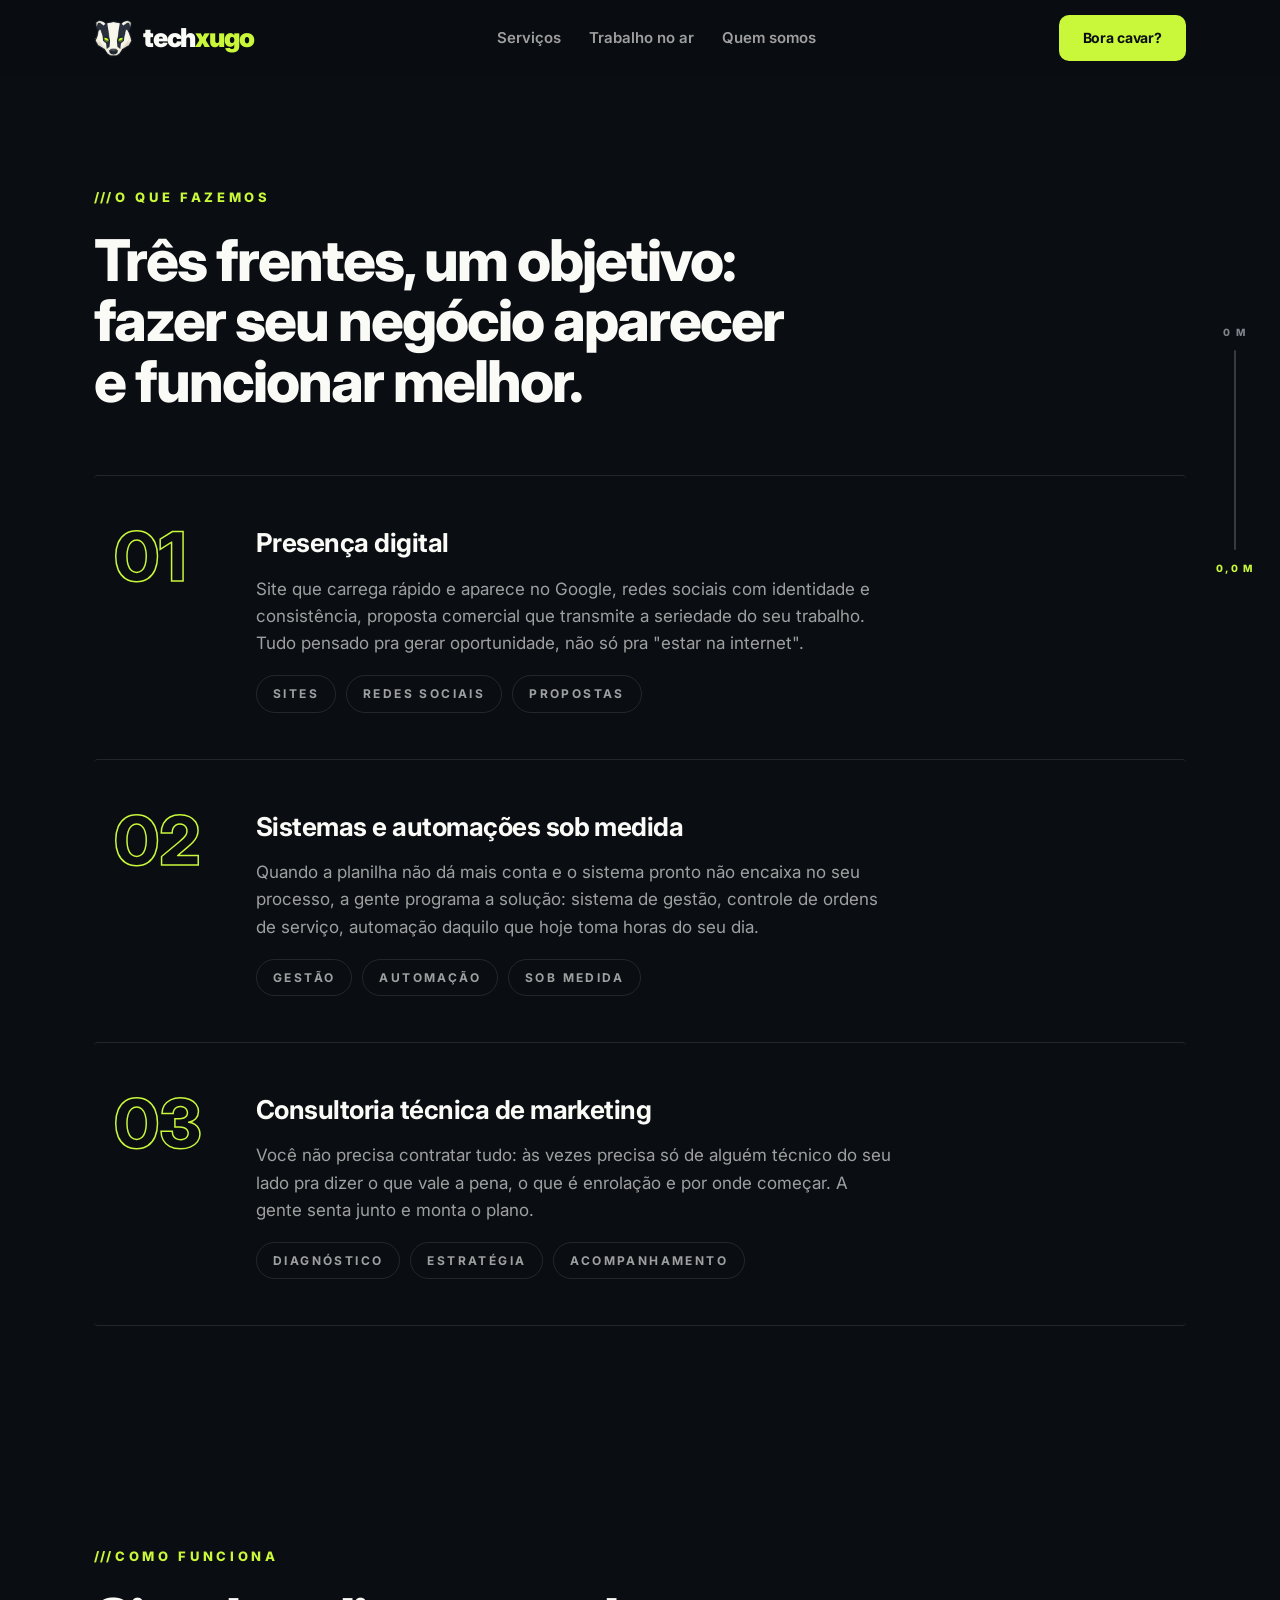
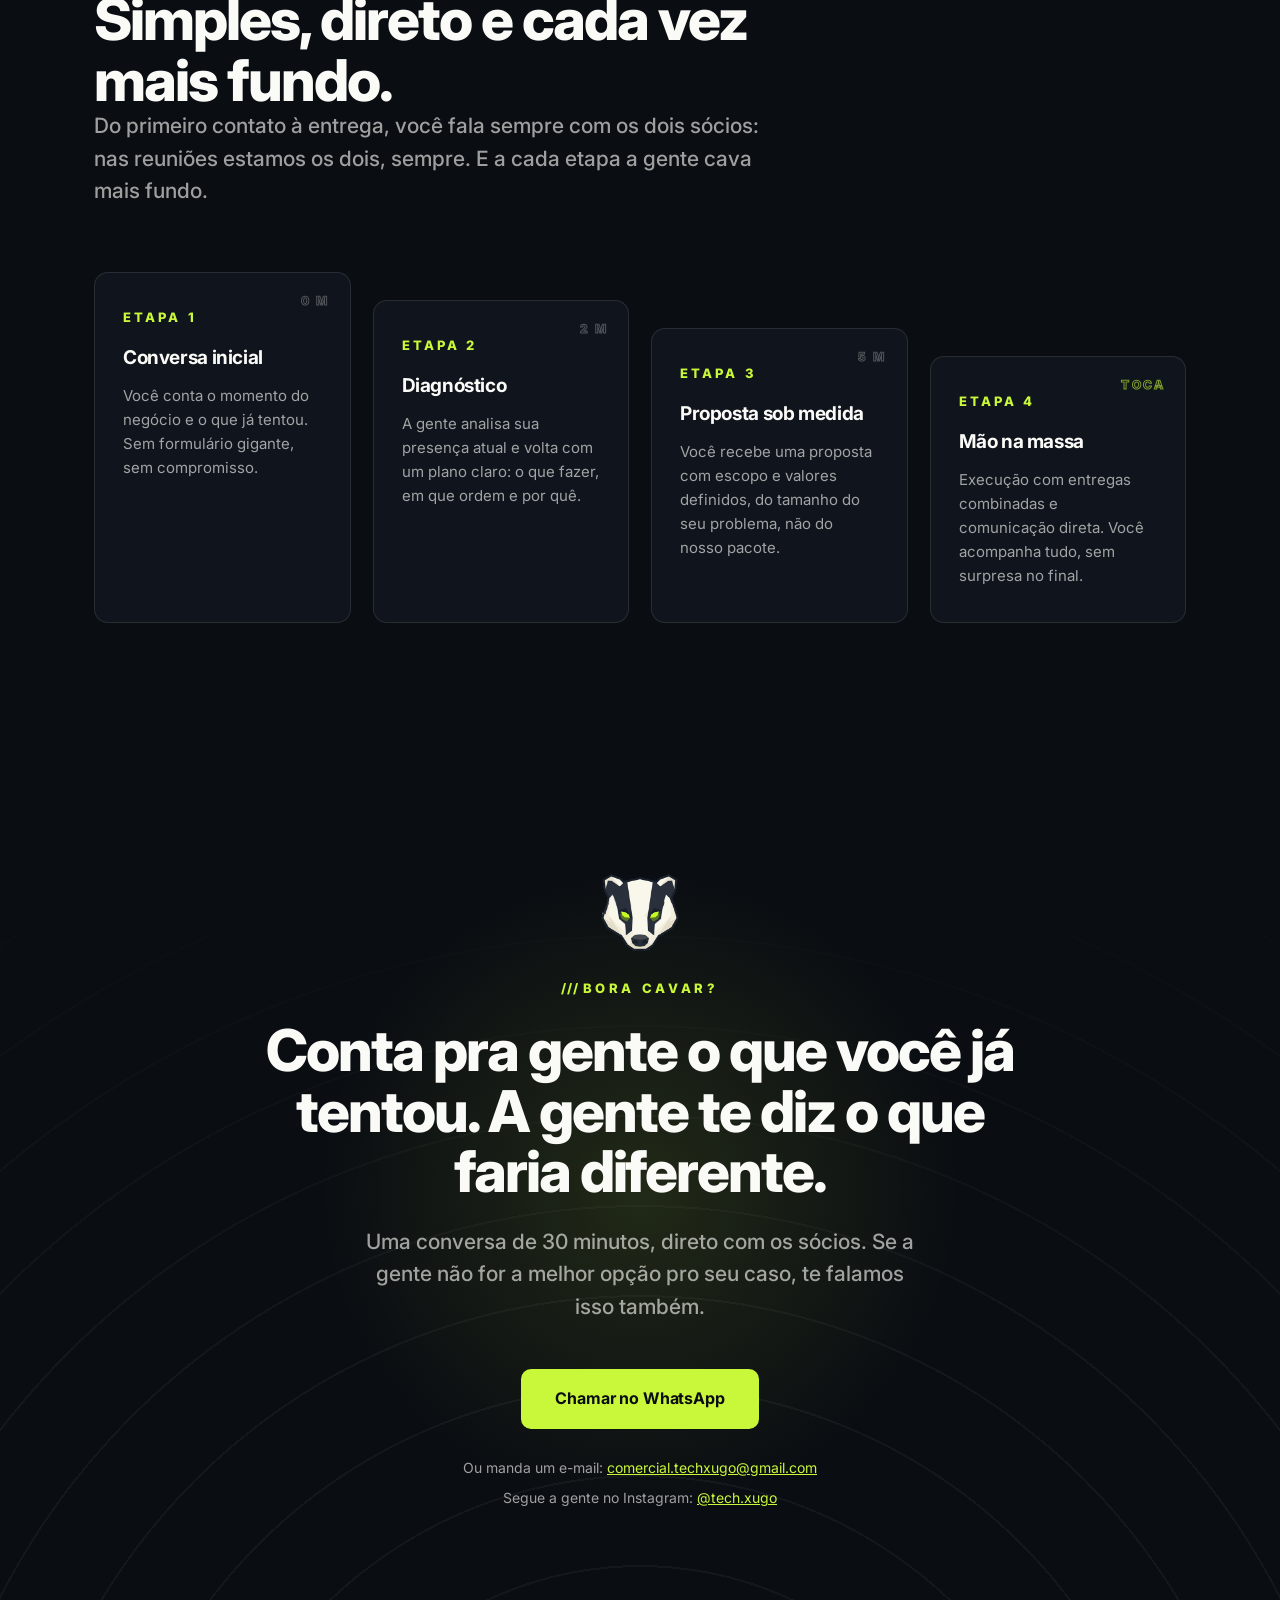
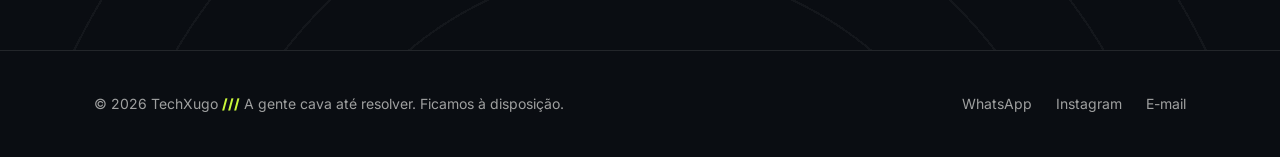
==== servicos/index.html @ 70469051 "refactor(site): quebra a home em quatro páginas A home era um one-page com sete seções: muita inform" ====
<!DOCTYPE html>
<html lang="pt-BR">
<head>
  <meta charset="UTF-8">
  <meta name="viewport" content="width=device-width, initial-scale=1.0">
  <meta name="theme-color" content="#0A0D12">
  <title>Serviços · TechXugo</title>
  <meta name="description" content="Presença digital, sistemas sob medida e consultoria técnica de marketing. Veja como funciona, etapa por etapa.">
  <link rel="icon" type="image/png" href="../assets/texugo-256.png">
  <link rel="preconnect" href="https://fonts.googleapis.com">
  <link rel="preconnect" href="https://fonts.gstatic.com" crossorigin>
  <link href="https://fonts.googleapis.com/css2?family=Inter:wght@400;500;600;700;800;900&display=swap" rel="stylesheet">
  <link rel="stylesheet" href="../styles.css">
</head>
<body>

  <!-- ============ MEDIDOR DE PROFUNDIDADE (scroll = cavar) ============ -->
  <div class="profundimetro" aria-hidden="true">
    <span class="prof-topo">0 m</span>
    <div class="prof-linha"><i class="prof-fill"></i></div>
    <span class="prof-label">0,0 m</span>
  </div>


  <!-- ============ HEADER ============ -->
  <header>
    <div class="container nav">
      <a class="logo" href="../index.html" aria-label="TechXugo">
        <img class="logo-mark" src="../assets/texugo-256.png" alt="Mascote texugo TechXugo" width="42" height="41">
        <span class="logo-word">tech<span class="volt">xugo</span></span>
      </a>
      <ul class="nav-links">
        <li><a href="../servicos/" aria-current="page">Serviços</a></li>
        <li><a href="../trabalho/">Trabalho no ar</a></li>
        <li><a href="../sobre/">Quem somos</a></li>
      </ul>
      <a class="btn btn-primary" href="#contato">Bora cavar?</a>
      <button class="hamburger" aria-label="Abrir menu">
        <!-- <span></span><span></span><span></span> -->
      </button>
    </div>
    <nav class="mobile-menu">
      <a href="../servicos/" aria-current="page">Serviços</a>
      <a href="../trabalho/">Trabalho no ar</a>
      <a href="../sobre/">Quem somos</a>
      <a href="#contato">Bora cavar? →</a>
    </nav>
  </header>

  <!-- ============ SERVIÇOS ============ -->
  <section class="servicos" id="servicos">
    <div class="container">
      <div class="section-head reveal">
        <span class="eyebrow">O que fazemos</span>
        <h2>Três frentes, um objetivo: fazer seu negócio aparecer e funcionar melhor.</h2>
        <!-- <div class="garra-rule"><span></span><span></span><span></span></div> -->
      </div>

      <div class="servico reveal">
        <span class="num">01</span>
        <div>
          <h3>Presença digital</h3>
          <p>
            Site que carrega rápido e aparece no Google, redes sociais com identidade
            e consistência, proposta comercial que transmite a seriedade do seu trabalho.
            Tudo pensado pra gerar oportunidade, não só pra "estar na internet".
          </p>
          <div class="tags">
            <span class="tag">Sites</span>
            <span class="tag">Redes sociais</span>
            <span class="tag">Propostas</span>
          </div>
        </div>
      </div>

      <div class="servico reveal">
        <span class="num">02</span>
        <div>
          <h3>Sistemas e automações sob medida</h3>
          <p>
            Quando a planilha não dá mais conta e o sistema pronto não encaixa no seu
            processo, a gente programa a solução: sistema de gestão, controle de ordens
            de serviço, automação daquilo que hoje toma horas do seu dia.
          </p>
          <div class="tags">
            <span class="tag">Gestão</span>
            <span class="tag">Automação</span>
            <span class="tag">Sob medida</span>
          </div>
        </div>
      </div>

      <div class="servico reveal">
        <span class="num">03</span>
        <div>
          <h3>Consultoria técnica de marketing</h3>
          <p>
            Você não precisa contratar tudo: às vezes precisa só de alguém técnico do
            seu lado pra dizer o que vale a pena, o que é enrolação e por onde começar.
            A gente senta junto e monta o plano.
          </p>
          <div class="tags">
            <span class="tag">Diagnóstico</span>
            <span class="tag">Estratégia</span>
            <span class="tag">Acompanhamento</span>
          </div>
        </div>
      </div>
    </div>
  </section>

  <!-- ============ COMO FUNCIONA ============ -->
  <section class="processo" id="processo">
    <div class="container">
      <div class="section-head reveal">
        <span class="eyebrow">Como funciona</span>
        <h2>Simples, direto e cada vez mais fundo.</h2>
        <!-- <div class="garra-rule"><span></span><span></span><span></span></div> -->
        <p class="lead">
          Do primeiro contato à entrega, você fala sempre com os dois sócios:
          nas reuniões estamos os dois, sempre. E a cada etapa a gente cava mais fundo.
        </p>
      </div>
      <div class="passos">
        <div class="passo reveal">
          <span class="prof-marca">0 m</span>
          <span class="num">ETAPA 1</span>
          <h3>Conversa inicial</h3>
          <p>Você conta o momento do negócio e o que já tentou. Sem formulário gigante, sem compromisso.</p>
        </div>
        <div class="passo reveal reveal-delay-1">
          <span class="prof-marca">2 m</span>
          <span class="num">ETAPA 2</span>
          <h3>Diagnóstico</h3>
          <p>A gente analisa sua presença atual e volta com um plano claro: o que fazer, em que ordem e por quê.</p>
        </div>
        <div class="passo reveal reveal-delay-2">
          <span class="prof-marca">5 m</span>
          <span class="num">ETAPA 3</span>
          <h3>Proposta sob medida</h3>
          <p>Você recebe uma proposta com escopo e valores definidos, do tamanho do seu problema, não do nosso pacote.</p>
        </div>
        <div class="passo reveal reveal-delay-3">
          <span class="prof-marca">toca</span>
          <span class="num">ETAPA 4</span>
          <h3>Mão na massa</h3>
          <p>Execução com entregas combinadas e comunicação direta. Você acompanha tudo, sem surpresa no final.</p>
        </div>
      </div>
    </div>
  </section>

  <!-- ============ CTA FINAL ============ -->
  <section class="cta-final" id="contato">
    <div class="container">
      <div class="cta-mascote reveal" aria-hidden="true">
        <img src="../assets/texugo-256.png" alt="" width="82" height="81">
      </div>
      <span class="eyebrow reveal">Bora cavar?</span>
      <h2 class="reveal">Conta pra gente o que você já tentou. A gente te diz o que faria diferente.</h2>
      <p class="lead reveal reveal-delay-1">
        Uma conversa de 30 minutos, direto com os sócios. Se a gente não for a melhor
        opção pro seu caso, te falamos isso também.
      </p>
      <a class="btn btn-primary reveal reveal-delay-2" href="https://wa.me/5547999712317" target="_blank" rel="noopener">
        Chamar no WhatsApp
      </a>
      <p class="hero-note reveal reveal-delay-2" style="margin-top: 28px;">
        Ou manda um e-mail: <a href="mailto:comercial.techxugo@gmail.com">comercial.techxugo@gmail.com</a>
      </p>
      <p class="hero-note reveal reveal-delay-2" style="margin-top: 8px;">
        Segue a gente no Instagram: <a href="https://instagram.com/tech.xugo" target="_blank" rel="noopener">@tech.xugo</a>
      </p>
    </div>
  </section>


  <!-- ============ FOOTER ============ -->
  <footer>
    <div class="container footer-row">
      <p>© 2026 TechXugo <span class="volt">///</span> A gente cava até resolver. Ficamos à disposição.</p>
      <div class="footer-links">
        <a href="https://wa.me/5547999712317" target="_blank" rel="noopener">WhatsApp</a>
        <a href="https://instagram.com/tech.xugo" target="_blank" rel="noopener">Instagram</a>
        <a href="mailto:comercial.techxugo@gmail.com">E-mail</a>
      </div>
    </div>
  </footer>

  <script src="../script.js"></script>
</body>
</html>
---- styles.css ----
/* ==========================================================
   TechXugo: Landing Page (identidade texugo)
   Paleta: dark #0A0D12 + volt #C9F73A + cream #F5ECD7
   Motivos: cabeça de texugo geométrica, marcas de garra (///),
   blueprint, descida na toca (profundímetro)
   ========================================================== */

:root {
  --dark: #0A0D12;
  --dark-2: #10151D;
  --cream: #F5ECD7;
  --off-white: #FAFAF7;
  --text-on-dark: #FAFAF7;
  --text-on-light: #14171C;
  --body-on-light: #4A4A44;
  --muted-on-dark: rgba(250, 250, 247, 0.62);
  --accent: #C9F73A;
  --accent-dim: rgba(201, 247, 58, 0.14);
  --terra: #8A6240;
  --border-dark: rgba(255, 255, 255, 0.1);
  --border-light: rgba(20, 23, 28, 0.12);
}

* { margin: 0; padding: 0; box-sizing: border-box; }

html { scroll-behavior: smooth; }

body {
  font-family: 'Inter', -apple-system, sans-serif;
  background: var(--dark);
  color: var(--text-on-dark);
  font-size: 17px;
  line-height: 1.6;
  -webkit-font-smoothing: antialiased;
  overflow-x: hidden;
}

.container { max-width: 1140px; margin: 0 auto; padding: 0 24px; }

::selection { background: var(--accent); color: var(--dark); }

.volt { color: var(--accent); }

/* ---------- Tipografia ---------- */
.eyebrow {
  font-size: 13px;
  font-weight: 800;
  text-transform: uppercase;
  letter-spacing: 0.28em;
  color: var(--accent);
  display: block;
  margin-bottom: 22px;
}
/* as três garras viram prefixo de toda label */
.eyebrow::before { content: '/// '; letter-spacing: 0.06em; }

/* em seções claras (cream), texto lime direto no fundo fica sem contraste;
   vira um selo com fundo pra continuar legível */
.section-light .eyebrow {
  display: inline-block;
  color: var(--dark);
  background: var(--accent);
  padding: 7px 16px;
  border-radius: 100px;
  margin-bottom: 24px;
}

h1 {
  font-size: clamp(42px, 6.2vw, 82px);
  font-weight: 900;
  line-height: 0.98;
  letter-spacing: -0.04em;
}

h2 {
  font-size: clamp(34px, 4.5vw, 58px);
  font-weight: 800;
  line-height: 1.05;
  letter-spacing: -0.035em;
}

h3 { font-size: 22px; font-weight: 700; letter-spacing: -0.02em; }

.lead {
  font-size: clamp(18px, 2vw, 21px);
  font-weight: 500;
  line-height: 1.55;
}

/* ---------- Marcas de garra (divisor de seção) ---------- */
.garra-rule {
  display: flex;
  gap: 8px;
  height: 20px;
  margin: 28px 0;
}
.garra-rule span {
  width: 5px;
  height: 100%;
  background: var(--accent);
  transform: skewX(-24deg);
  border-radius: 2px;
}
.section-light .garra-rule span { background: var(--text-on-light); }
.diferencial .garra-rule span { background: var(--dark); }

/* ---------- Botões ---------- */
.btn {
  display: inline-flex;
  align-items: center;
  gap: 10px;
  font-family: inherit;
  font-weight: 700;
  font-size: 16px;
  letter-spacing: -0.01em;
  text-decoration: none;
  padding: 17px 34px;
  border-radius: 10px;
  border: none;
  cursor: pointer;
  transition: transform 0.18s ease, box-shadow 0.18s ease, opacity 0.18s ease;
}
.btn:hover { transform: translateY(-3px); }

.btn-primary {
  background: var(--accent);
  color: var(--dark);
  box-shadow: 0 0 0 rgba(201, 247, 58, 0);
}
.btn-primary:hover { box-shadow: 0 12px 40px rgba(201, 247, 58, 0.35); }

.btn-ghost {
  background: transparent;
  color: var(--text-on-dark);
  border: 1px solid var(--border-dark);
}
.btn-ghost:hover { border-color: rgba(255, 255, 255, 0.35); }

.btn-dark { background: var(--dark); color: var(--off-white); }

/* ---------- Profundímetro (scroll = cavar) ---------- */
.profundimetro {
  position: fixed;
  right: 26px;
  top: 50%;
  transform: translateY(-50%);
  z-index: 90;
  display: flex;
  flex-direction: column;
  align-items: center;
  gap: 10px;
  pointer-events: none;
}
.prof-topo, .prof-label {
  font-size: 10px;
  font-weight: 800;
  text-transform: uppercase;
  letter-spacing: 0.18em;
  color: rgba(138, 145, 152, 0.9);
  white-space: nowrap;
  transition: color 0.3s ease;
}
.prof-label { color: var(--accent); }
.prof-linha {
  position: relative;
  width: 2px;
  height: 200px;
  background: rgba(138, 145, 152, 0.35);
  border-radius: 2px;
  overflow: hidden;
  transition: background-color 0.3s ease;
}
.prof-fill {
  position: absolute;
  inset: 0;
  background: var(--accent);
  transform: scaleY(0);
  transform-origin: top;
  transition: background-color 0.3s ease;
}

/* sobre seções claras (cream) ou volt: medidor escuro pra ganhar contraste */
.profundimetro.on-light .prof-topo { color: rgba(20, 23, 28, 0.5); }
.profundimetro.on-light .prof-label { color: #14171C; }
.profundimetro.on-light .prof-linha { background: rgba(20, 23, 28, 0.22); }
.profundimetro.on-light .prof-fill { background: #14171C; }

/* ---------- Header ---------- */
header {
  position: sticky;
  top: 0;
  z-index: 100;
  background: rgba(10, 13, 18, 0.82);
  backdrop-filter: blur(14px);
  border-bottom: 1px solid transparent;
  transition: border-color 0.25s ease;
}
header.scrolled { border-bottom-color: var(--border-dark); }

.nav { display: flex; align-items: center; justify-content: space-between; height: 76px; }

.logo { display: flex; align-items: center; gap: 10px; text-decoration: none; }
.logo svg { height: 36px; width: auto; display: block; }
.logo-mark { height: 38px; width: auto; display: block; }
.logo-word {
  font-size: 26px;
  font-weight: 900;
  letter-spacing: -0.04em;
  color: var(--off-white);
  line-height: 1;
}

.nav-links { display: flex; gap: 28px; list-style: none; align-items: center; }
.nav-links a {
  color: var(--muted-on-dark);
  text-decoration: none;
  font-size: 15px;
  font-weight: 600;
  transition: color 0.15s;
}
.nav-links a:hover { color: var(--accent); }

.nav .btn { padding: 12px 24px; font-size: 14px; }

.hamburger {
  display: none;
  background: none;
  border: none;
  cursor: pointer;
  padding: 8px;
}
.hamburger span {
  display: block;
  width: 24px;
  height: 2px;
  background: var(--off-white);
  margin: 5px 0;
  transition: transform 0.25s ease, opacity 0.25s ease;
}
.hamburger.open span:nth-child(1) { transform: translateY(7px) rotate(45deg); }
.hamburger.open span:nth-child(2) { opacity: 0; }
.hamburger.open span:nth-child(3) { transform: translateY(-7px) rotate(-45deg); }

.mobile-menu {
  display: none;
  flex-direction: column;
  gap: 4px;
  padding: 12px 24px 24px;
  border-top: 1px solid var(--border-dark);
}
.mobile-menu.open { display: flex; }
.mobile-menu a {
  color: var(--text-on-dark);
  text-decoration: none;
  font-weight: 600;
  font-size: 17px;
  padding: 12px 0;
  border-bottom: 1px solid var(--border-dark);
}
.mobile-menu a:last-child { border-bottom: none; color: var(--accent); }

/* ---------- Hero ---------- */
.hero {
  position: relative;
  padding: 96px 0 104px;
  overflow: hidden;
}

/* grade de fundo estilo blueprint */
.hero::before {
  content: '';
  position: absolute;
  inset: 0;
  background-image:
    linear-gradient(var(--border-dark) 1px, transparent 1px),
    linear-gradient(90deg, var(--border-dark) 1px, transparent 1px);
  background-size: 72px 72px;
  mask-image: radial-gradient(ellipse 80% 70% at 50% 30%, black 30%, transparent 75%);
  -webkit-mask-image: radial-gradient(ellipse 80% 70% at 50% 30%, black 30%, transparent 75%);
  pointer-events: none;
}

/* glow que segue o mouse (movido via JS) */
.hero-glow {
  position: absolute;
  width: 560px;
  height: 560px;
  border-radius: 50%;
  background: radial-gradient(circle, rgba(201, 247, 58, 0.13) 0%, transparent 65%);
  top: -120px;
  left: 30%;
  pointer-events: none;
  transition: transform 0.4s ease-out;
}

.hero .container { position: relative; }

.hero-grid {
  display: grid;
  grid-template-columns: 1.12fr 0.88fr;
  gap: 44px;
  align-items: center;
}

.hero h1 .rotator {
  color: var(--accent);
  display: inline-block;
  min-width: 0.5em;
}
.hero h1 .cursor-bar {
  display: inline-block;
  width: 0.07em;
  height: 0.82em;
  background: var(--accent);
  vertical-align: -0.08em;
  margin-left: 0.05em;
  animation: blink 1s step-end infinite;
}
@keyframes blink { 50% { opacity: 0; } }

.hero .lead { max-width: 620px; margin: 36px 0 46px; color: var(--muted-on-dark); }

.hero-ctas { display: flex; gap: 16px; flex-wrap: wrap; }

.hero-note { margin-top: 26px; font-size: 14px; color: var(--muted-on-dark); }
.hero-note .dot {
  display: inline-block;
  width: 8px;
  height: 8px;
  border-radius: 50%;
  background: var(--accent);
  margin-right: 8px;
  animation: pulse 2s ease-in-out infinite;
}
@keyframes pulse {
  0%, 100% { box-shadow: 0 0 0 0 rgba(201, 247, 58, 0.5); }
  50% { box-shadow: 0 0 0 7px rgba(201, 247, 58, 0); }
}

/* mascote geométrico */
.hero-mascote { display: flex; justify-content: center; }
.hero-mascote svg {
  width: min(100%, 400px);
  height: auto;
  animation: flutuar 6s ease-in-out infinite;
}
@keyframes flutuar {
  0%, 100% { transform: translateY(0); }
  50% { transform: translateY(-12px); }
}

/* a faísca volt no centro do monograma TX */
.faisca {
  filter: drop-shadow(0 0 5px rgba(201, 247, 58, 0.9));
  animation: brilho 3.2s ease-in-out infinite;
}
@keyframes brilho {
  0%, 100% { opacity: 1; }
  50% { opacity: 0.55; }
}

/* ---------- Marquee ---------- */
.marquee {
  background: var(--accent);
  color: var(--dark);
  overflow: hidden;
  padding: 18px 0;
  transform: rotate(-1.2deg) scale(1.02);
  margin: 10px 0;
}
.marquee-track {
  display: flex;
  gap: 0;
  white-space: nowrap;
  animation: marquee 28s linear infinite;
  width: max-content;
}
.marquee span {
  font-size: 15px;
  font-weight: 800;
  text-transform: uppercase;
  letter-spacing: 0.24em;
  padding: 0 28px;
}
.marquee .sep { opacity: 0.45; padding: 0 6px; letter-spacing: 0.04em; }
@keyframes marquee { to { transform: translateX(-50%); } }

/* ---------- Seções claras ---------- */
.section-light { background: var(--cream); color: var(--text-on-light); padding: 110px 0; }
.section-light .section-head { max-width: 700px; margin-bottom: 64px; }
.section-light p { color: var(--body-on-light); }

/* ---------- Problema ---------- */
.cards { display: grid; grid-template-columns: repeat(auto-fit, minmax(280px, 1fr)); gap: 24px; }

.card {
  background: var(--off-white);
  border: 1px solid var(--border-light);
  border-radius: 14px;
  padding: 38px 32px;
  transition: transform 0.25s ease, box-shadow 0.25s ease;
}
.card:hover { transform: translateY(-6px); box-shadow: 0 20px 50px rgba(20, 23, 28, 0.1); }

.card .num {
  font-size: 48px;
  font-weight: 800;
  color: transparent;
  -webkit-text-stroke: 1.5px var(--text-on-light);
  line-height: 1;
  display: block;
  margin-bottom: 20px;
}
.card h3 { margin-bottom: 12px; color: var(--text-on-light); }
.card p { font-size: 16px; }

/* ---------- Serviços ---------- */
.servicos { padding: 110px 0; }
.servicos .section-head { max-width: 700px; margin-bottom: 64px; }
.servicos .section-head p { color: var(--muted-on-dark); }

.servico {
  display: grid;
  grid-template-columns: 110px 1fr;
  gap: 32px;
  padding: 46px 20px;
  border-top: 1px solid var(--border-dark);
  align-items: start;
  border-radius: 4px;
  transition: background 0.25s ease;
}
.servico:hover { background: var(--dark-2); }
.servico:last-child { border-bottom: 1px solid var(--border-dark); }

.servico .num {
  font-size: 68px;
  font-weight: 800;
  color: transparent;
  -webkit-text-stroke: 1.5px var(--accent);
  line-height: 1;
  transition: color 0.25s ease;
}
.servico:hover .num { color: var(--accent); }

.servico h3 { font-size: 26px; margin-bottom: 12px; }
.servico p { color: var(--muted-on-dark); max-width: 640px; }

.servico .tags { margin-top: 18px; display: flex; gap: 10px; flex-wrap: wrap; }
.tag {
  font-size: 12px;
  font-weight: 700;
  text-transform: uppercase;
  letter-spacing: 0.2em;
  padding: 8px 16px;
  border: 1px solid var(--border-dark);
  border-radius: 100px;
  color: var(--muted-on-dark);
}

/* ---------- Portfólio ---------- */
.portfolio-case {
  display: grid;
  grid-template-columns: 1fr 1fr;
  gap: 56px;
  align-items: center;
}

.case-visual { position: relative; min-height: 420px; }

.browser-frame {
  background: #1A1F28;
  border-radius: 12px;
  overflow: hidden;
  box-shadow: 0 30px 80px rgba(20, 23, 28, 0.35);
  border: 1px solid var(--border-light);
  transition: transform 0.3s ease;
  will-change: transform;
}
.browser-bar {
  display: flex;
  align-items: center;
  gap: 6px;
  padding: 10px 14px;
  background: #232935;
}
.browser-bar i { width: 10px; height: 10px; border-radius: 50%; background: rgba(255,255,255,0.25); }
.browser-bar .url {
  margin-left: 10px;
  font-size: 11px;
  font-style: normal;
  color: rgba(255,255,255,0.55);
  background: rgba(255,255,255,0.08);
  border-radius: 5px;
  padding: 3px 12px;
  width: auto;
  height: auto;
}
.browser-frame img { width: 100%; display: block; }

.phone-frame {
  position: absolute;
  right: -12px;
  bottom: -36px;
  width: 176px;
  background: #1A1F28;
  border-radius: 26px;
  padding: 10px;
  box-shadow: 0 30px 70px rgba(20, 23, 28, 0.45);
  border: 1px solid var(--border-light);
  transition: transform 0.3s ease;
  will-change: transform;
}
.phone-frame img { width: 100%; display: block; border-radius: 18px; }

.case-info h3 { font-size: clamp(28px, 3vw, 40px); font-weight: 800; letter-spacing: -0.03em; color: var(--text-on-light); }
.case-info .lead { margin: 20px 0 30px; }

.case-links { display: flex; flex-direction: column; gap: 14px; }
.case-link {
  display: flex;
  align-items: center;
  justify-content: space-between;
  gap: 16px;
  text-decoration: none;
  background: var(--off-white);
  border: 1px solid var(--border-light);
  border-radius: 12px;
  padding: 20px 24px;
  transition: transform 0.2s ease, border-color 0.2s ease;
}
.case-link:hover { transform: translateX(6px); border-color: var(--text-on-light); }
.case-link strong { color: var(--text-on-light); font-size: 17px; letter-spacing: -0.01em; }
.case-link small { display: block; color: var(--body-on-light); font-size: 14px; margin-top: 2px; }
.case-link .arrow { font-size: 22px; color: var(--text-on-light); flex-shrink: 0; }

/* ---------- Modelos (vitrine de soluções) ---------- */
.modelos { padding: 110px 0; }
.modelos .section-head { max-width: 700px; margin-bottom: 60px; }
.modelos .section-head p { color: var(--muted-on-dark); }

.modelos-grid {
  display: grid;
  grid-template-columns: repeat(auto-fit, minmax(290px, 1fr));
  gap: 24px;
}

.modelo {
  display: flex;
  flex-direction: column;
  background: var(--dark-2);
  border: 1px solid var(--border-dark);
  border-radius: 16px;
  overflow: hidden;
  transition: transform 0.25s ease, border-color 0.25s ease, box-shadow 0.25s ease;
}
.modelo:hover {
  transform: translateY(-6px);
  border-color: rgba(201, 247, 58, 0.45);
  box-shadow: 0 24px 60px rgba(0, 0, 0, 0.45);
}

.modelo-preview {
  height: 260px;
  display: flex;
  align-items: center;
  justify-content: center;
  padding: 24px;
  overflow: hidden;
  border-bottom: 1px solid var(--border-dark);
  background:
    radial-gradient(ellipse 120% 80% at 50% 0%, rgba(201, 247, 58, 0.09), transparent 68%),
    #0E1219;
}

.modelo-body { padding: 26px 26px 30px; }
.modelo-body h3 { font-size: 20px; margin-bottom: 10px; }
.modelo-body p { font-size: 15px; color: var(--muted-on-dark); margin-bottom: 18px; }
.modelo .tags { display: flex; gap: 8px; flex-wrap: wrap; }

.modelos-foot {
  margin-top: 44px;
  text-align: center;
  font-size: 16px;
  color: var(--muted-on-dark);
}
.modelos-foot a {
  color: var(--accent);
  text-decoration: none;
  font-weight: 700;
  white-space: nowrap;
}
.modelos-foot a:hover { text-decoration: underline; }

/* --- Mockups desenhados em CSS (sem imagem) --- */
.mock-browser {
  width: 100%;
  background: #171C26;
  border-radius: 10px;
  overflow: hidden;
  border: 1px solid rgba(255, 255, 255, 0.06);
  box-shadow: 0 22px 50px rgba(0, 0, 0, 0.5);
}
.mock-bar { display: flex; gap: 5px; align-items: center; padding: 8px 12px; background: #232935; }
.mock-bar i { width: 7px; height: 7px; border-radius: 50%; background: rgba(255, 255, 255, 0.22); }
.mock-screen { padding: 16px; }

/* mockup site institucional */
.mock-nav { display: flex; justify-content: space-between; align-items: center; margin-bottom: 20px; }
.mock-nav span { height: 6px; width: 42px; border-radius: 3px; background: rgba(255, 255, 255, 0.18); }
.mock-nav .mock-pill { width: 28px; background: var(--accent); }
.mock-hero { margin-bottom: 18px; }
.mock-h { height: 10px; width: 82%; border-radius: 4px; background: rgba(255, 255, 255, 0.6); margin-bottom: 8px; }
.mock-h.short { width: 55%; margin-bottom: 14px; }
.mock-btn { height: 13px; width: 66px; border-radius: 4px; background: var(--accent); }
.mock-cards { display: grid; grid-template-columns: repeat(3, 1fr); gap: 8px; }
.mock-cards div { height: 42px; border-radius: 6px; background: rgba(255, 255, 255, 0.07); border: 1px solid rgba(255, 255, 255, 0.06); }

/* mockup página de links (celular) */
.mock-phone {
  width: 150px;
  background: #171C26;
  border-radius: 24px;
  padding: 9px;
  border: 1px solid rgba(255, 255, 255, 0.08);
  box-shadow: 0 22px 55px rgba(0, 0, 0, 0.55);
}
.mock-phone-screen {
  background: #0E1219;
  border-radius: 16px;
  padding: 16px 15px;
  display: flex;
  flex-direction: column;
  align-items: center;
}
.mock-avatar { width: 42px; height: 42px; border-radius: 50%; background: var(--accent-dim); border: 2px solid var(--accent); margin-bottom: 12px; }
.mock-name { height: 8px; width: 72px; border-radius: 4px; background: rgba(255, 255, 255, 0.6); margin-bottom: 6px; }
.mock-sub { height: 5px; width: 104px; border-radius: 3px; background: rgba(255, 255, 255, 0.2); margin-bottom: 16px; }
.mock-linklist { width: 100%; display: flex; flex-direction: column; gap: 8px; }
.mock-linklist span { height: 22px; border-radius: 8px; background: rgba(255, 255, 255, 0.08); border: 1px solid rgba(255, 255, 255, 0.07); }
.mock-linklist span.on { background: var(--accent); border-color: var(--accent); }

/* mockup cardápio digital */
.mock-menu-head { margin-bottom: 12px; }
.mock-menu-head span { display: block; height: 9px; width: 92px; border-radius: 4px; background: rgba(255, 255, 255, 0.55); }
.mock-row { display: flex; align-items: center; gap: 10px; padding: 9px 0; border-top: 1px solid rgba(255, 255, 255, 0.06); }
.mock-row:first-of-type { border-top: none; padding-top: 0; }
.mock-row .thumb { width: 32px; height: 32px; border-radius: 6px; background: rgba(255, 255, 255, 0.1); flex-shrink: 0; }
.mock-row .lines { flex: 1; }
.mock-row .lines b { display: block; height: 6px; width: 68%; border-radius: 3px; background: rgba(255, 255, 255, 0.42); margin-bottom: 6px; }
.mock-row .lines i { display: block; height: 5px; width: 45%; border-radius: 3px; background: rgba(255, 255, 255, 0.18); }
.mock-row .price { height: 9px; width: 28px; border-radius: 3px; background: var(--accent); flex-shrink: 0; }

/* ---------- Jeito texugo (fundo volt) ---------- */
.diferencial {
  position: relative;
  background: var(--accent);
  color: var(--dark);
  padding: 110px 0;
  overflow: hidden;
}

/* três garras gigantes decorativas no canto */
.garra-gigante {
  position: absolute;
  top: -60px;
  right: -30px;
  display: flex;
  gap: 34px;
  pointer-events: none;
}
.garra-gigante span {
  width: 26px;
  height: 420px;
  background: rgba(10, 13, 18, 0.07);
  transform: rotate(28deg);
  border-radius: 14px;
}

.diferencial .container { position: relative; }
.diferencial .section-head { max-width: 700px; margin-bottom: 56px; }
.diferencial .eyebrow { color: rgba(10, 13, 18, 0.6); }
.diferencial .lead { color: rgba(10, 13, 18, 0.78); }

.pilares {
  display: grid;
  grid-template-columns: repeat(auto-fit, minmax(260px, 1fr));
  gap: 22px;
  margin-bottom: 64px;
}

.pilar {
  background: var(--dark);
  color: var(--text-on-dark);
  border-radius: 14px;
  padding: 34px 30px;
  transition: transform 0.25s ease, box-shadow 0.25s ease;
}
.pilar:hover { transform: translateY(-6px); box-shadow: 0 24px 60px rgba(10, 13, 18, 0.35); }

.pilar svg {
  width: 44px;
  height: 44px;
  stroke: var(--accent);
  margin-bottom: 18px;
}
.pilar h3 { margin-bottom: 10px; }
.pilar p { font-size: 15px; color: var(--muted-on-dark); }

.diferencial blockquote {
  font-size: clamp(24px, 3vw, 34px);
  font-weight: 800;
  line-height: 1.2;
  letter-spacing: -0.03em;
  border-left: 5px solid var(--dark);
  padding-left: 28px;
  max-width: 860px;
}

/* ---------- Quem somos ---------- */
.socios-grid {
  display: grid;
  grid-template-columns: repeat(auto-fit, minmax(300px, 1fr));
  gap: 28px;
  max-width: 880px;
}

.socio-card {
  background: var(--off-white);
  border: 1px solid var(--border-light);
  border-radius: 16px;
  overflow: hidden;
  transition: transform 0.25s ease, box-shadow 0.25s ease;
}
.socio-card:hover { transform: translateY(-6px); box-shadow: 0 24px 60px rgba(20, 23, 28, 0.14); }

.socio-foto {
  position: relative;
  aspect-ratio: 1 / 1;
  background: var(--dark-2);
  display: flex;
  align-items: center;
  justify-content: center;
  overflow: hidden;
}
/* fallback com a inicial enquanto a foto não existe */
.socio-foto::before {
  content: attr(data-iniciais);
  position: absolute;
  font-size: 120px;
  font-weight: 900;
  letter-spacing: -0.04em;
  color: transparent;
  -webkit-text-stroke: 2px var(--accent);
}
.socio-foto img {
  position: relative;
  z-index: 1;
  width: 100%;
  height: 100%;
  object-fit: cover;
  filter: grayscale(100%);
  transition: filter 0.35s ease, transform 0.35s ease;
}
.socio-card:hover .socio-foto img { filter: grayscale(0%); transform: scale(1.03); }

.socio-info { padding: 26px 28px 30px; }
.socio-info h3 { font-size: 24px; color: var(--text-on-light); }

.socio-role {
  display: inline-block;
  font-size: 12px;
  font-weight: 800;
  text-transform: uppercase;
  letter-spacing: 0.22em;
  color: var(--text-on-light);
  background: var(--accent);
  border-radius: 100px;
  padding: 6px 14px;
  margin: 10px 0 14px;
}

.socio-info p { font-size: 15px; color: var(--body-on-light); }

/* ---------- Processo (descida na toca) ---------- */
.processo { padding: 110px 0; }
.processo .section-head { max-width: 700px; margin-bottom: 64px; }
.processo .section-head p { color: var(--muted-on-dark); }

.passos { display: grid; grid-template-columns: repeat(auto-fit, minmax(230px, 1fr)); gap: 22px; }

.passo {
  position: relative;
  background: var(--dark-2);
  border: 1px solid var(--border-dark);
  border-radius: 14px;
  padding: 34px 28px;
  transition: border-color 0.25s ease, transform 0.25s ease;
}
.passo:hover { border-color: rgba(201, 247, 58, 0.45); }

/* cada etapa desce um pouco mais: o processo é uma escavação */
@media (min-width: 861px) {
  .passo:nth-child(2) { margin-top: 28px; }
  .passo:nth-child(3) { margin-top: 56px; }
  .passo:nth-child(4) { margin-top: 84px; }
}

.passo .prof-marca {
  position: absolute;
  top: 18px;
  right: 20px;
  font-size: 12px;
  font-weight: 800;
  letter-spacing: 0.18em;
  text-transform: uppercase;
  color: transparent;
  -webkit-text-stroke: 1px rgba(250, 250, 247, 0.28);
}
.passo:last-child .prof-marca { -webkit-text-stroke: 1px rgba(201, 247, 58, 0.6); }

.passo .num {
  font-size: 13px;
  font-weight: 800;
  letter-spacing: 0.24em;
  color: var(--accent);
  display: block;
  margin-bottom: 16px;
}
.passo h3 { font-size: 19px; margin-bottom: 10px; }
.passo p { font-size: 15px; color: var(--muted-on-dark); }

/* ---------- CTA final (a entrada da toca) ---------- */
.cta-final {
  position: relative;
  padding: 140px 0;
  text-align: center;
  overflow: hidden;
}
.cta-final::before {
  content: '';
  position: absolute;
  width: 700px;
  height: 700px;
  border-radius: 50%;
  background: radial-gradient(circle, rgba(201, 247, 58, 0.12) 0%, transparent 65%);
  left: 50%;
  top: 50%;
  transform: translate(-50%, -50%);
  pointer-events: none;
}
/* arcos concêntricos: o túnel da toca visto de dentro */
.cta-final::after {
  content: '';
  position: absolute;
  inset: 0;
  background: repeating-radial-gradient(
    circle at 50% 130%,
    transparent 0 88px,
    rgba(250, 250, 247, 0.045) 88px 90px
  );
  -webkit-mask-image: linear-gradient(to top, black 30%, transparent 92%);
  mask-image: linear-gradient(to top, black 30%, transparent 92%);
  pointer-events: none;
}
.cta-final .container { position: relative; z-index: 1; }
.cta-final h2 { max-width: 780px; margin: 0 auto 24px; }
.cta-final .lead { max-width: 560px; margin: 0 auto 46px; color: var(--muted-on-dark); }
.cta-final .hero-note a { color: var(--accent); }

.cta-mascote { display: flex; justify-content: center; margin-bottom: 26px; }
.cta-mascote svg { width: 64px; height: auto; }
.cta-mascote img { width: 80px; height: auto; }

/* ---------- Footer ---------- */
footer { border-top: 1px solid var(--border-dark); padding: 42px 0; }
.footer-row { display: flex; align-items: center; justify-content: space-between; gap: 20px; flex-wrap: wrap; }
footer p, footer a { font-size: 14px; color: var(--muted-on-dark); text-decoration: none; }
footer a:hover { color: var(--accent); }
footer .volt { font-weight: 800; }
.footer-links { display: flex; gap: 24px; }

/* ---------- Reveal on scroll ---------- */
/* só esconde quando o JS está ativo (body.js); sem JS, tudo visível */
.js .reveal {
  opacity: 0;
  transform: translateY(34px);
  transition: opacity 0.7s ease, transform 0.7s ease;
}
.js .reveal.visible { opacity: 1; transform: translateY(0); }
.reveal-delay-1 { transition-delay: 0.12s; }
.reveal-delay-2 { transition-delay: 0.24s; }
.reveal-delay-3 { transition-delay: 0.36s; }

@media (prefers-reduced-motion: reduce) {
  .reveal { opacity: 1; transform: none; transition: none; }
  .marquee-track { animation: none; }
  .hero-mascote svg { animation: none; }
  .faisca { animation: none; }
}

/* ---------- Responsivo ---------- */
@media (max-width: 1100px) {
  .profundimetro { display: none; }
}

@media (max-width: 860px) {
  .nav-links, .nav > .btn { display: none; }
  .hamburger { display: block; }
  .hero { padding: 72px 0 76px; }
  .hero-grid { grid-template-columns: 1fr; gap: 12px; }
  .hero-mascote { order: 2; margin-top: 34px; }
  .hero-mascote svg { width: min(78%, 300px); }
  .servico { grid-template-columns: 1fr; gap: 14px; }
  .servico .num { font-size: 46px; }
  .portfolio-case { grid-template-columns: 1fr; gap: 44px; }
  .case-visual { min-height: 0; margin-bottom: 30px; }
  .phone-frame { right: 4px; bottom: -24px; width: 128px; }
  .garra-gigante { display: none; }
  .section-light, .servicos, .modelos, .diferencial, .processo { padding: 80px 0; }
  .cta-final { padding: 96px 0; }
}
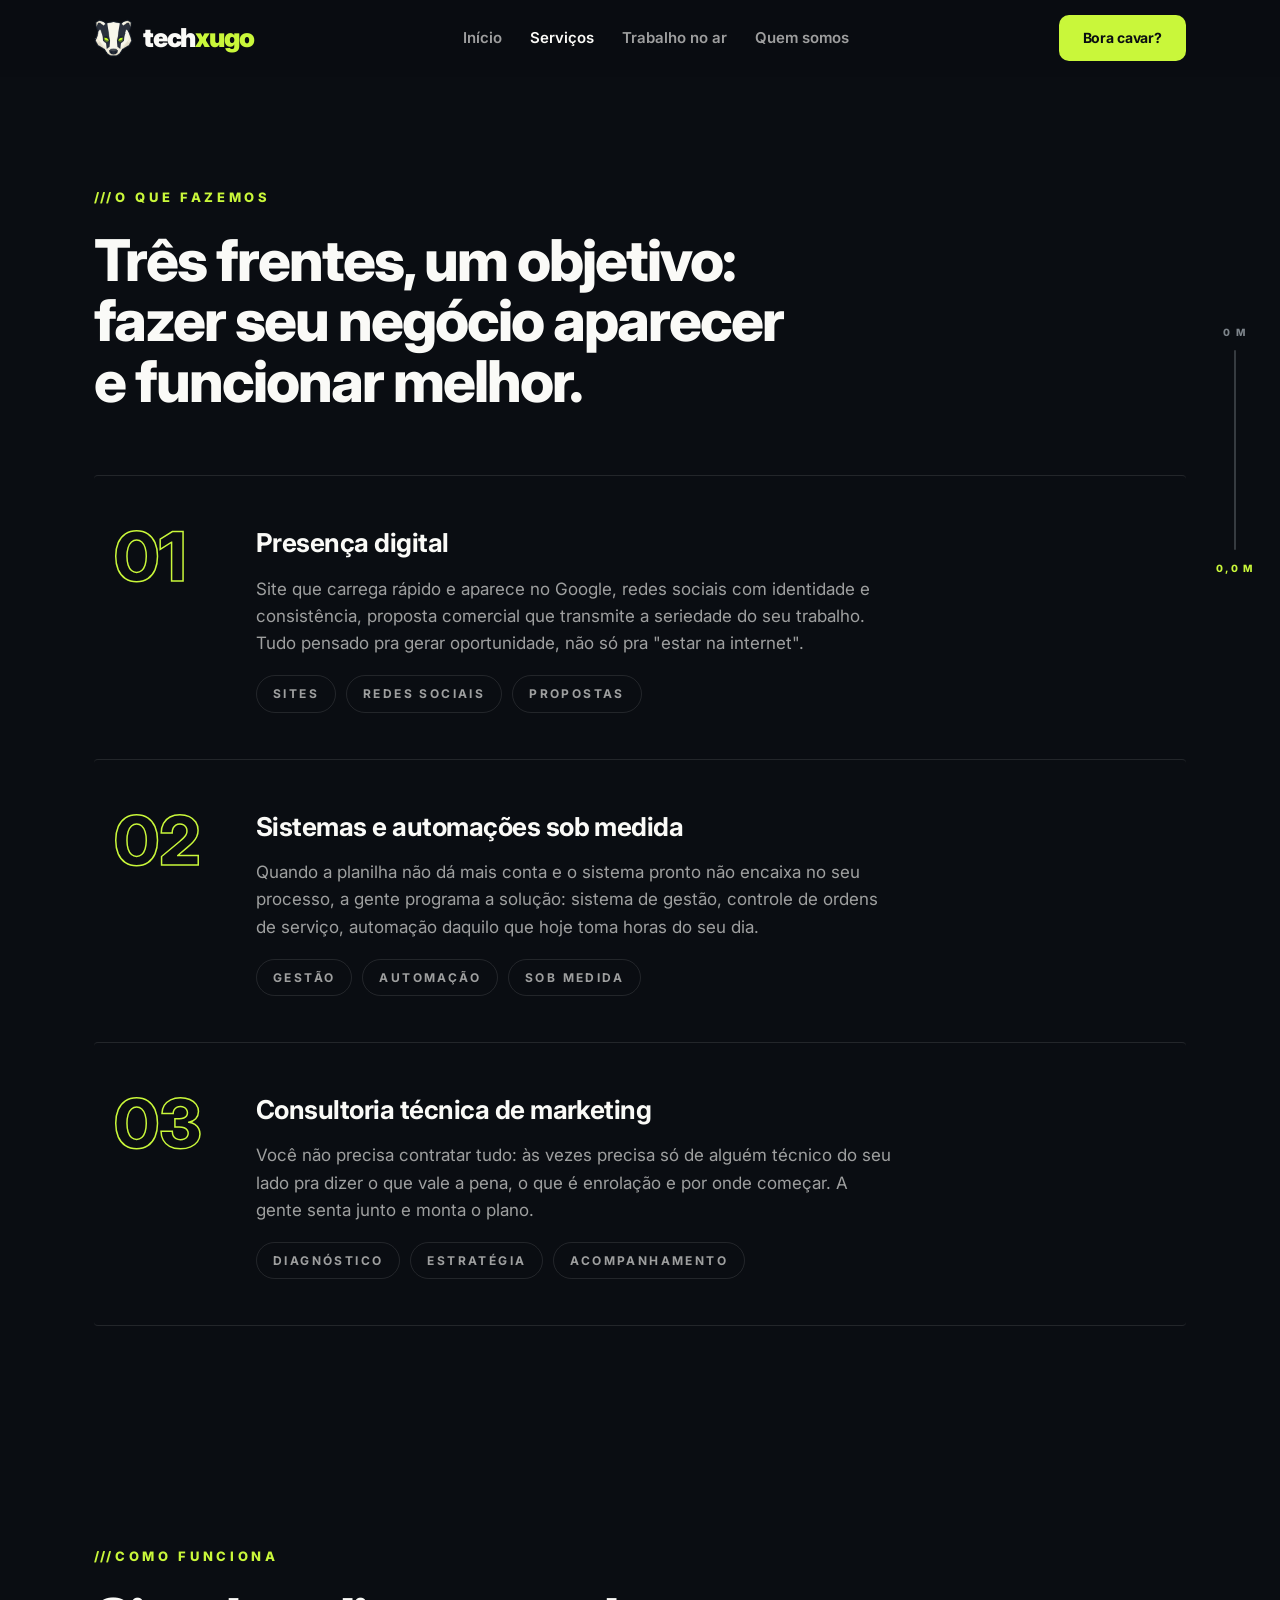
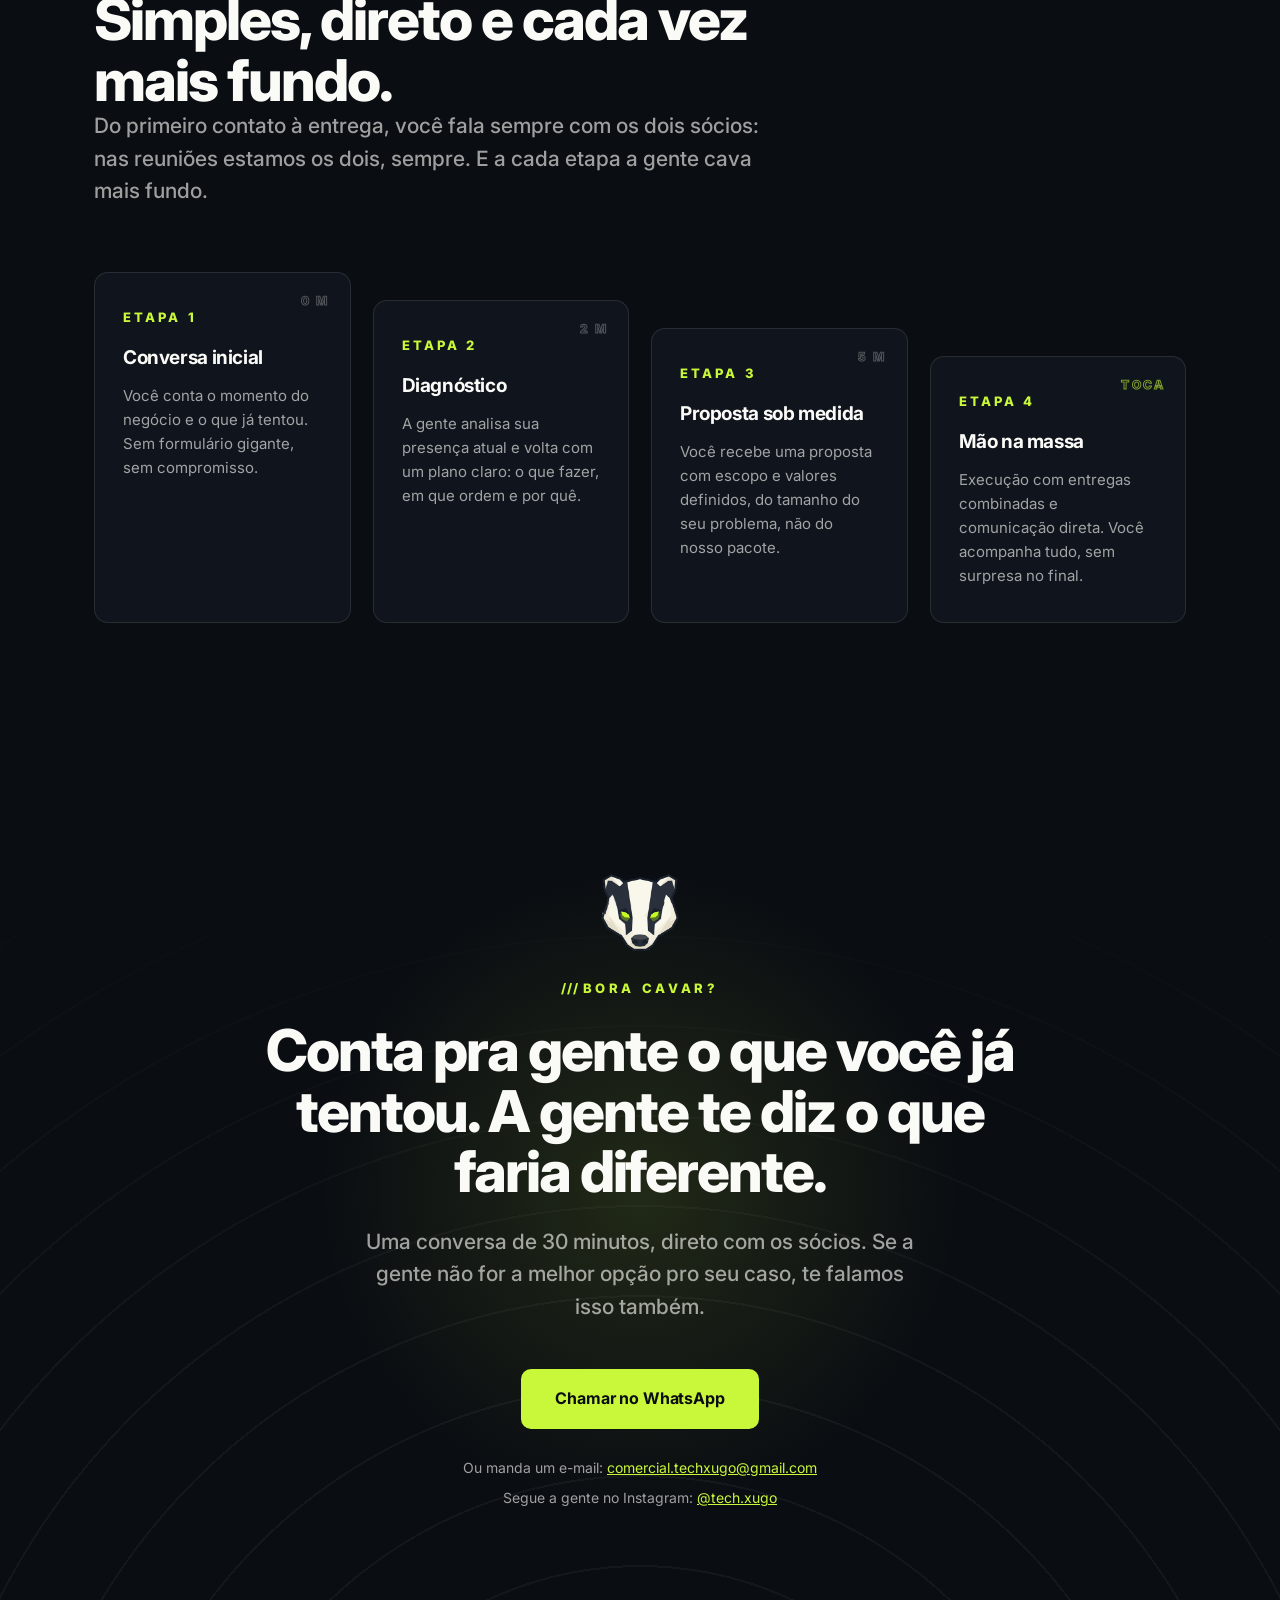
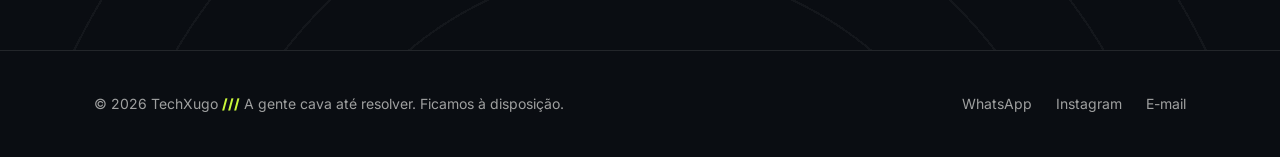
==== commit 399974bb: "feat(site): item Início na nav e CTAs dos cards como botão Depois da quebra, a única forma de voltar" ====
--- a/servicos/index.html
+++ b/servicos/index.html
@@ -30,6 +30,7 @@
         <span class="logo-word">tech<span class="volt">xugo</span></span>
       </a>
       <ul class="nav-links">
+        <li><a href="../index.html">Início</a></li>
         <li><a href="../servicos/" aria-current="page">Serviços</a></li>
         <li><a href="../trabalho/">Trabalho no ar</a></li>
         <li><a href="../sobre/">Quem somos</a></li>
@@ -40,6 +41,7 @@
       </button>
     </div>
     <nav class="mobile-menu">
+      <a href="../index.html">Início</a>
       <a href="../servicos/" aria-current="page">Serviços</a>
       <a href="../trabalho/">Trabalho no ar</a>
       <a href="../sobre/">Quem somos</a>
--- a/styles.css
+++ b/styles.css
@@ -137,6 +137,7 @@
 .btn-ghost:hover { border-color: rgba(255, 255, 255, 0.35); }
 
 .btn-dark { background: var(--dark); color: var(--off-white); }
+.btn-dark:hover { box-shadow: 0 12px 34px rgba(20, 23, 28, 0.28); }
 
 /* ---------- Profundímetro (scroll = cavar) ---------- */
 .profundimetro {
@@ -219,6 +220,7 @@
   transition: color 0.15s;
 }
 .nav-links a:hover { color: var(--accent); }
+.nav-links a[aria-current="page"] { color: var(--text-on-dark); }
 
 .nav .btn { padding: 12px 24px; font-size: 14px; }
 
@@ -401,6 +403,7 @@
   transition: transform 0.25s ease, box-shadow 0.25s ease;
 }
 .card:hover { transform: translateY(-6px); box-shadow: 0 20px 50px rgba(20, 23, 28, 0.1); }
+.card .btn { margin-top: 24px; padding: 13px 26px; font-size: 15px; }
 
 .card .num {
   font-size: 48px;
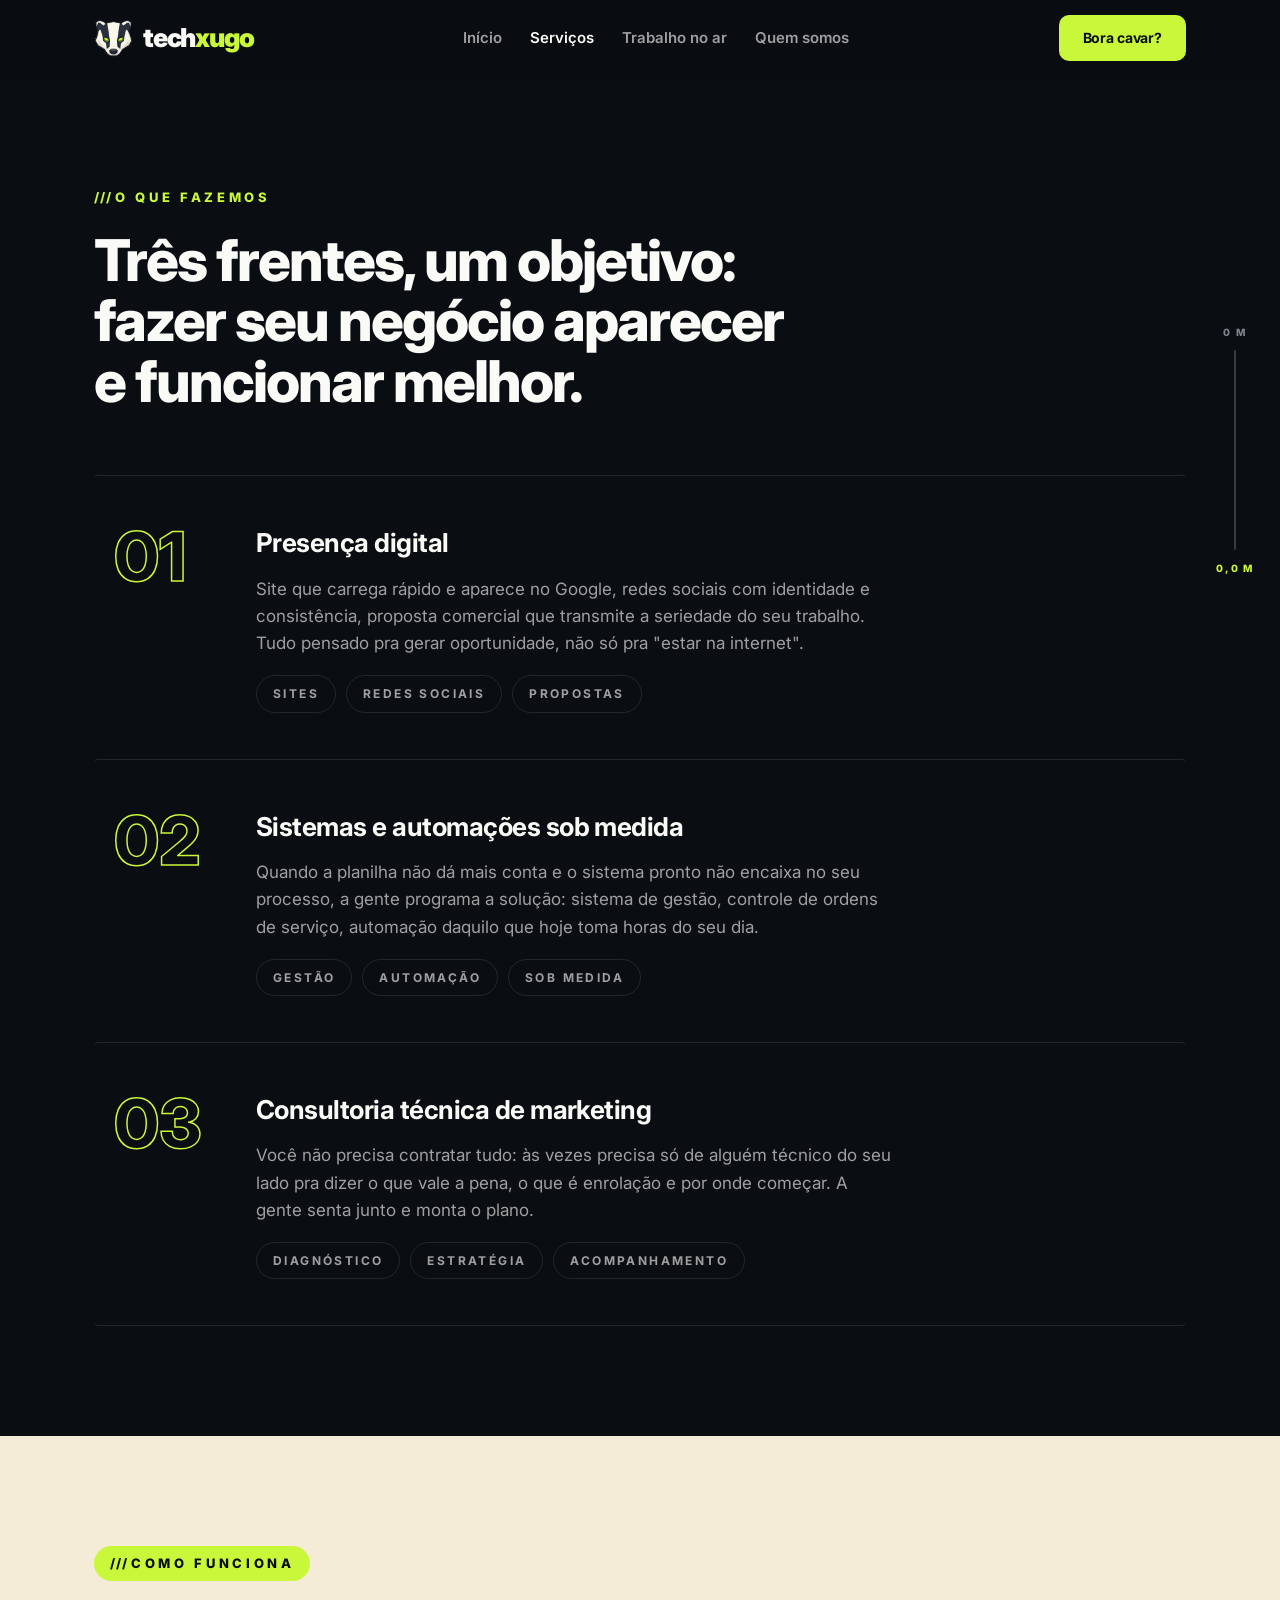
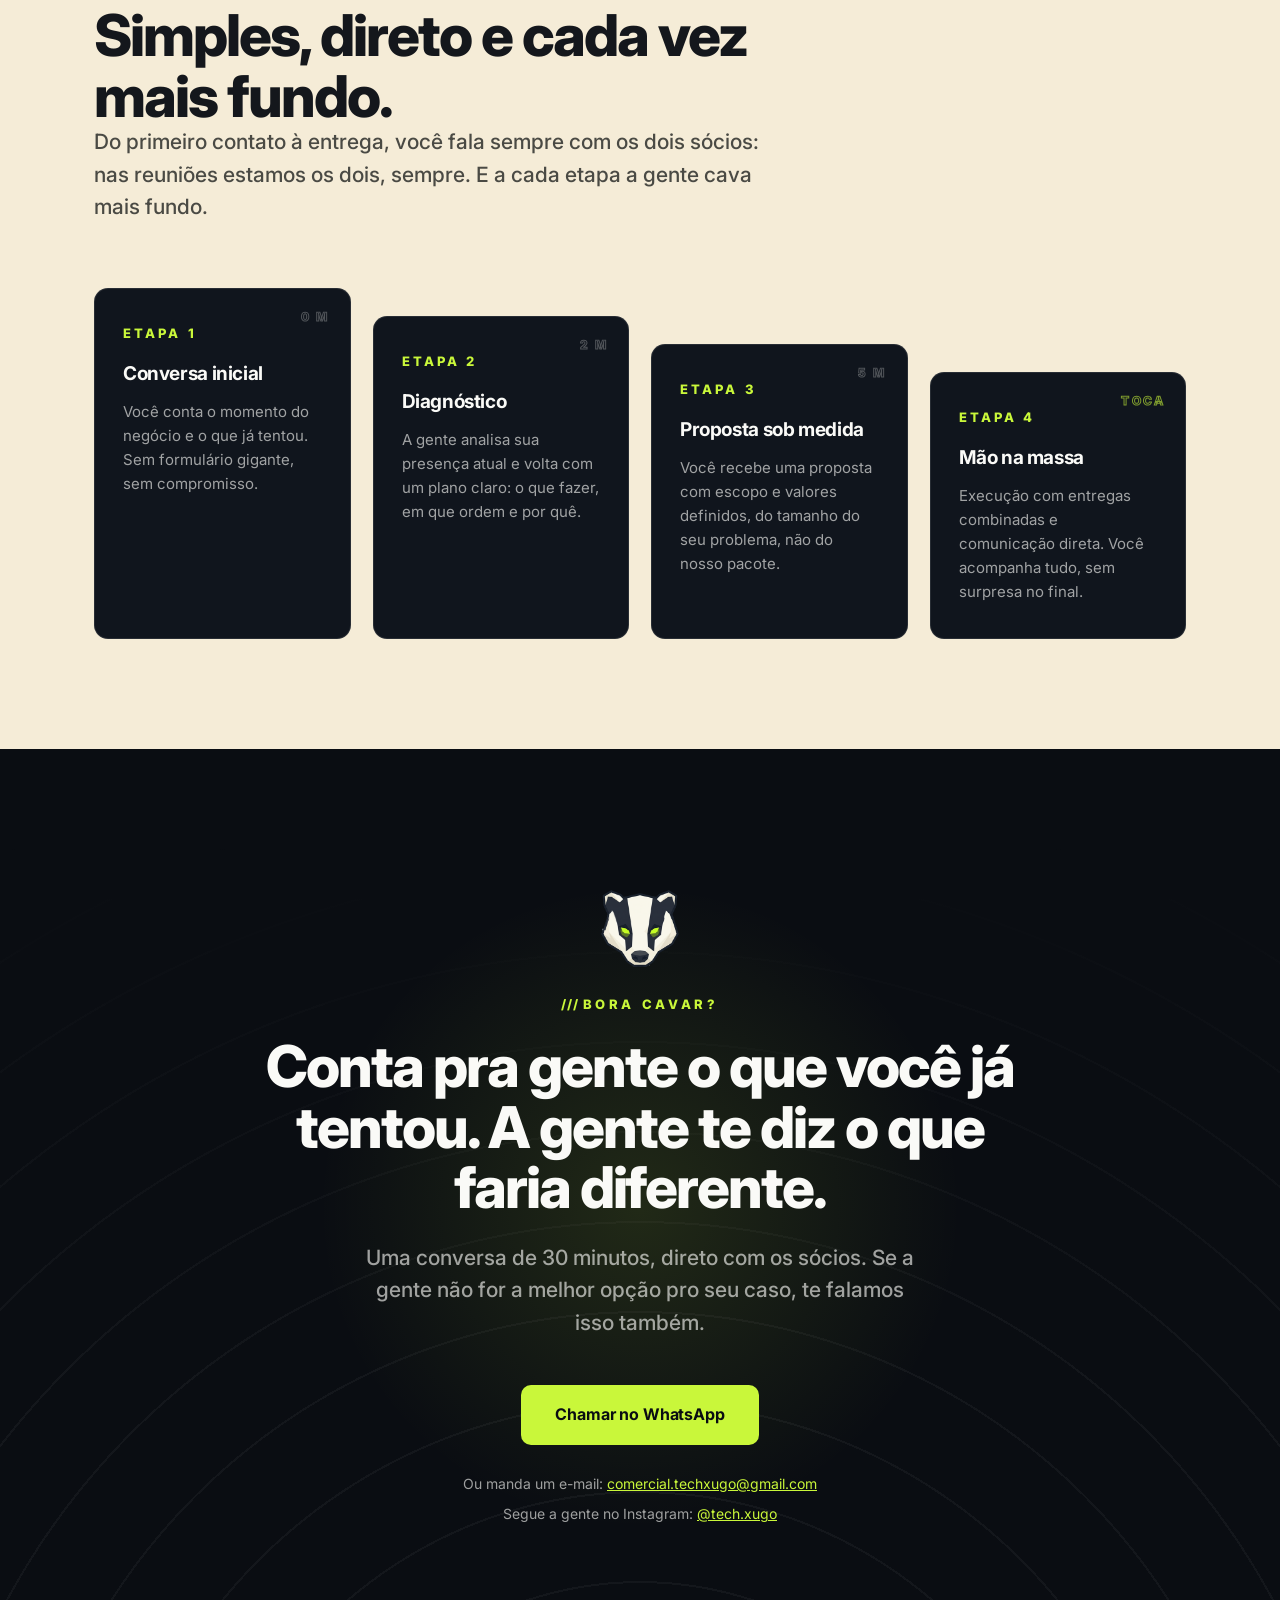
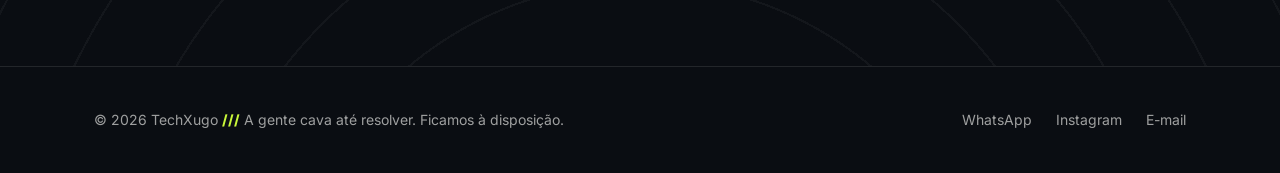
==== commit a050c50d: "style(site): alterna os fundos e conserta o contraste no cream Toda página passa a terminar escura c" ====
--- a/servicos/index.html
+++ b/servicos/index.html
@@ -112,7 +112,7 @@
   </section>
 
   <!-- ============ COMO FUNCIONA ============ -->
-  <section class="processo" id="processo">
+  <section class="section-light processo" id="processo">
     <div class="container">
       <div class="section-head reveal">
         <span class="eyebrow">Como funciona</span>
--- a/styles.css
+++ b/styles.css
@@ -102,7 +102,7 @@
   border-radius: 2px;
 }
 .section-light .garra-rule span { background: var(--text-on-light); }
-.diferencial .garra-rule span { background: var(--dark); }
+.diferencial .garra-rule span { background: var(--accent); }
 
 /* ---------- Botões ---------- */
 .btn {
@@ -539,7 +539,7 @@
 /* ---------- Modelos (vitrine de soluções) ---------- */
 .modelos { padding: 110px 0; }
 .modelos .section-head { max-width: 700px; margin-bottom: 60px; }
-.modelos .section-head p { color: var(--muted-on-dark); }
+.modelos .section-head p { color: var(--body-on-light); }
 
 .modelos-grid {
   display: grid;
@@ -551,6 +551,7 @@
   display: flex;
   flex-direction: column;
   background: var(--dark-2);
+  color: var(--text-on-dark);
   border: 1px solid var(--border-dark);
   border-radius: 16px;
   overflow: hidden;
@@ -584,10 +585,10 @@
   margin-top: 44px;
   text-align: center;
   font-size: 16px;
-  color: var(--muted-on-dark);
+  color: var(--body-on-light);
 }
 .modelos-foot a {
-  color: var(--accent);
+  color: var(--text-on-light);
   text-decoration: none;
   font-weight: 700;
   white-space: nowrap;
@@ -653,11 +654,11 @@
 .mock-row .lines i { display: block; height: 5px; width: 45%; border-radius: 3px; background: rgba(255, 255, 255, 0.18); }
 .mock-row .price { height: 9px; width: 28px; border-radius: 3px; background: var(--accent); flex-shrink: 0; }
 
-/* ---------- Jeito texugo (fundo volt) ---------- */
+/* ---------- Jeito texugo (fundo escuro) ---------- */
 .diferencial {
   position: relative;
-  background: var(--accent);
-  color: var(--dark);
+  background: var(--dark);
+  color: var(--text-on-dark);
   padding: 110px 0;
   overflow: hidden;
 }
@@ -674,15 +675,13 @@
 .garra-gigante span {
   width: 26px;
   height: 420px;
-  background: rgba(10, 13, 18, 0.07);
+  background: rgba(201, 247, 58, 0.07);
   transform: rotate(28deg);
   border-radius: 14px;
 }
 
 .diferencial .container { position: relative; }
 .diferencial .section-head { max-width: 700px; margin-bottom: 56px; }
-.diferencial .eyebrow { color: rgba(10, 13, 18, 0.6); }
-.diferencial .lead { color: rgba(10, 13, 18, 0.78); }
 
 .pilares {
   display: grid;
@@ -692,8 +691,9 @@
 }
 
 .pilar {
-  background: var(--dark);
+  background: var(--dark-2);
   color: var(--text-on-dark);
+  border: 1px solid var(--border-dark);
   border-radius: 14px;
   padding: 34px 30px;
   transition: transform 0.25s ease, box-shadow 0.25s ease;
@@ -714,7 +714,7 @@
   font-weight: 800;
   line-height: 1.2;
   letter-spacing: -0.03em;
-  border-left: 5px solid var(--dark);
+  border-left: 5px solid var(--accent);
   padding-left: 28px;
   max-width: 860px;
 }
@@ -787,13 +787,14 @@
 /* ---------- Processo (descida na toca) ---------- */
 .processo { padding: 110px 0; }
 .processo .section-head { max-width: 700px; margin-bottom: 64px; }
-.processo .section-head p { color: var(--muted-on-dark); }
+.processo .section-head p { color: var(--body-on-light); }
 
 .passos { display: grid; grid-template-columns: repeat(auto-fit, minmax(230px, 1fr)); gap: 22px; }
 
 .passo {
   position: relative;
   background: var(--dark-2);
+  color: var(--text-on-dark);
   border: 1px solid var(--border-dark);
   border-radius: 14px;
   padding: 34px 28px;
@@ -922,3 +923,10 @@
   .section-light, .servicos, .modelos, .diferencial, .processo { padding: 80px 0; }
   .cta-final { padding: 96px 0; }
 }
+
+/* ---------- Trava de contraste em seção clara ---------- */
+/* Regras por seção (.modelos .section-head p, etc.) empatam em especificidade
+   com .section-light e venceriam por ordem. Esta fica no fim de propósito:
+   seção que vira clara nunca deixa o texto do cabeçalho apagado no cream. */
+.section-light .section-head p,
+.section-light .section-head .lead { color: var(--body-on-light); }
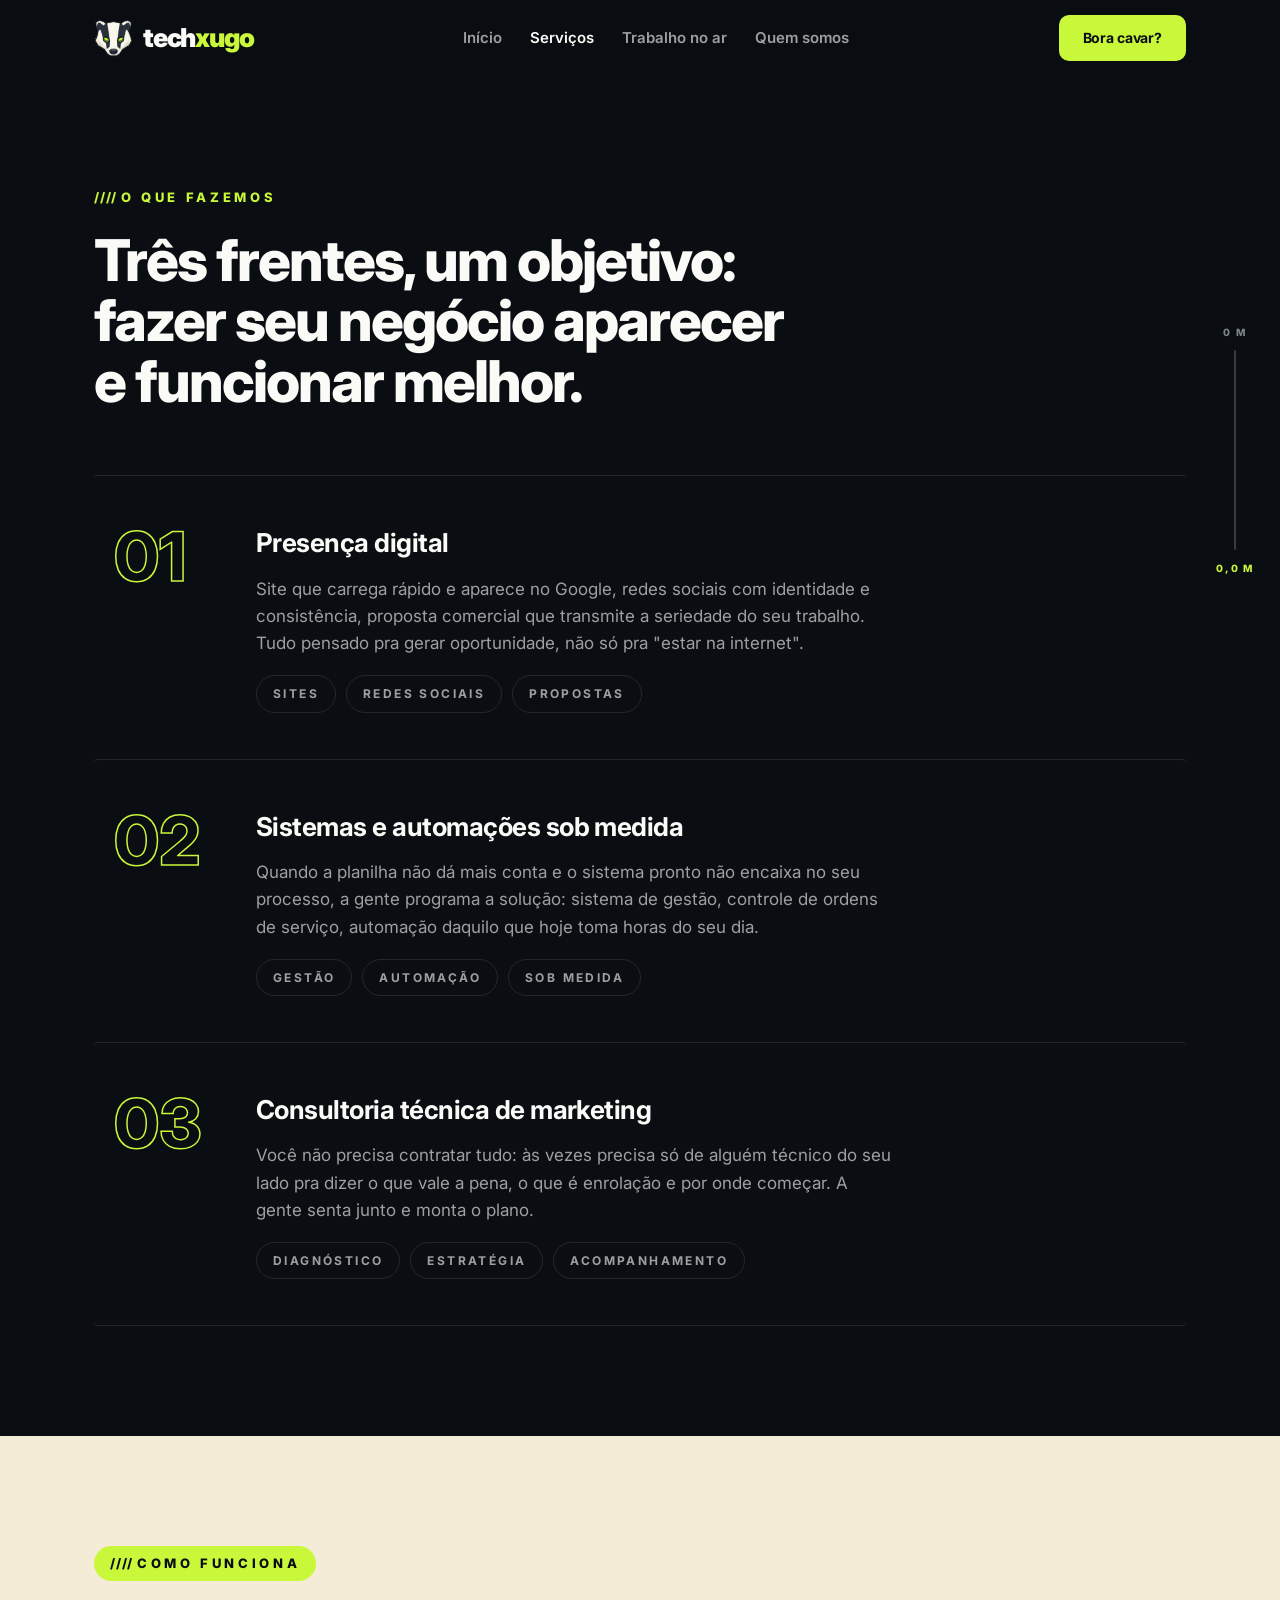
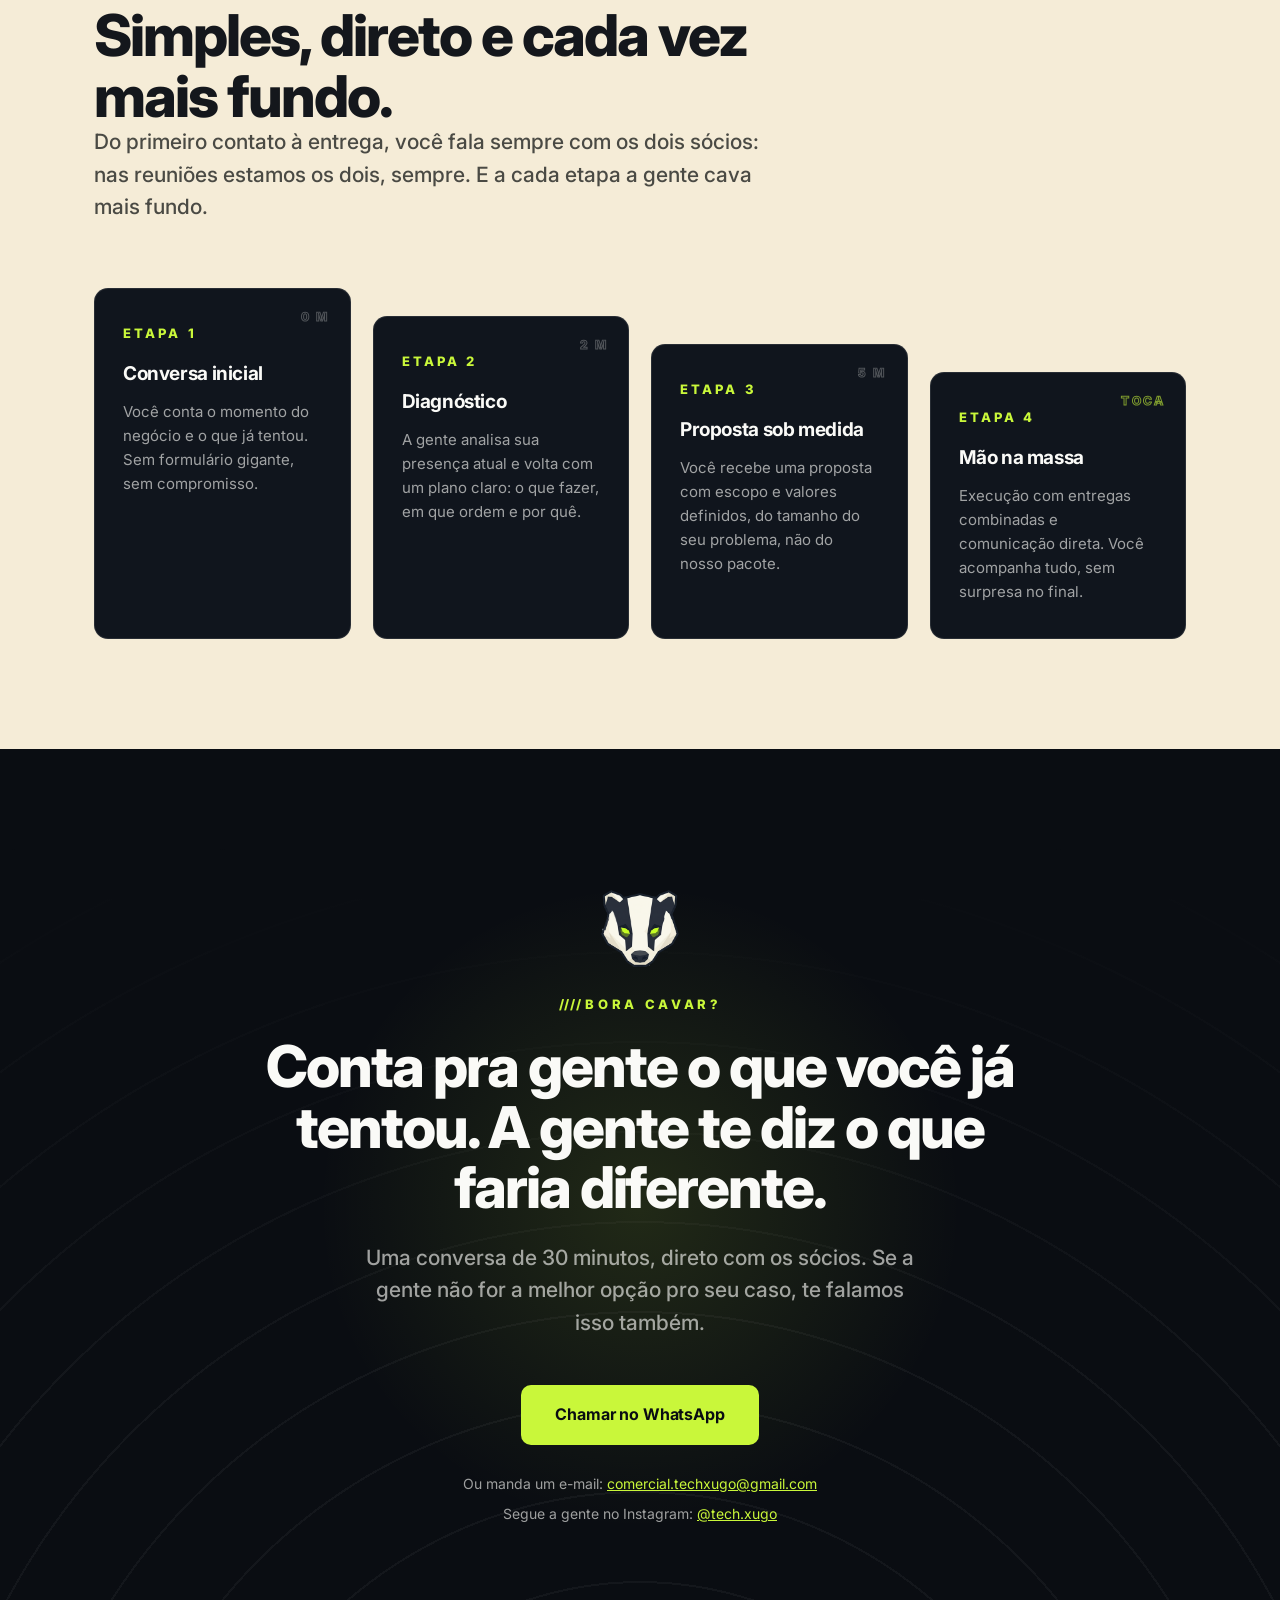
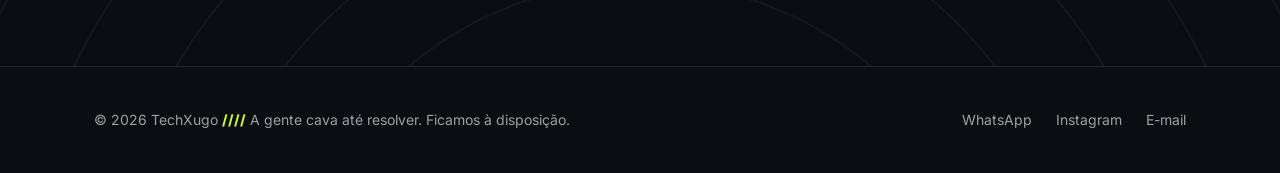
==== commit 675562fd: "style(identidade): marca de garra passa de 3 para 4 riscos Texugo tem cinco dedos por pata, com as g" ====
--- a/servicos/index.html
+++ b/servicos/index.html
@@ -55,7 +55,7 @@
       <div class="section-head reveal">
         <span class="eyebrow">O que fazemos</span>
         <h2>Três frentes, um objetivo: fazer seu negócio aparecer e funcionar melhor.</h2>
-        <!-- <div class="garra-rule"><span></span><span></span><span></span></div> -->
+        <!-- <div class="garra-rule"><span></span><span></span><span></span><span></span></div> -->
       </div>
 
       <div class="servico reveal">
@@ -117,7 +117,7 @@
       <div class="section-head reveal">
         <span class="eyebrow">Como funciona</span>
         <h2>Simples, direto e cada vez mais fundo.</h2>
-        <!-- <div class="garra-rule"><span></span><span></span><span></span></div> -->
+        <!-- <div class="garra-rule"><span></span><span></span><span></span><span></span></div> -->
         <p class="lead">
           Do primeiro contato à entrega, você fala sempre com os dois sócios:
           nas reuniões estamos os dois, sempre. E a cada etapa a gente cava mais fundo.
@@ -180,7 +180,7 @@
   <!-- ============ FOOTER ============ -->
   <footer>
     <div class="container footer-row">
-      <p>© 2026 TechXugo <span class="volt">///</span> A gente cava até resolver. Ficamos à disposição.</p>
+      <p>© 2026 TechXugo <span class="volt">////</span> A gente cava até resolver. Ficamos à disposição.</p>
       <div class="footer-links">
         <a href="https://wa.me/5547999712317" target="_blank" rel="noopener">WhatsApp</a>
         <a href="https://instagram.com/tech.xugo" target="_blank" rel="noopener">Instagram</a>
--- a/styles.css
+++ b/styles.css
@@ -51,8 +51,8 @@
   display: block;
   margin-bottom: 22px;
 }
-/* as três garras viram prefixo de toda label */
-.eyebrow::before { content: '/// '; letter-spacing: 0.06em; }
+/* as quatro garras viram prefixo de toda label */
+.eyebrow::before { content: '//// '; letter-spacing: 0.06em; }
 
 /* em seções claras (cream), texto lime direto no fundo fica sem contraste;
    vira um selo com fundo pra continuar legível */
